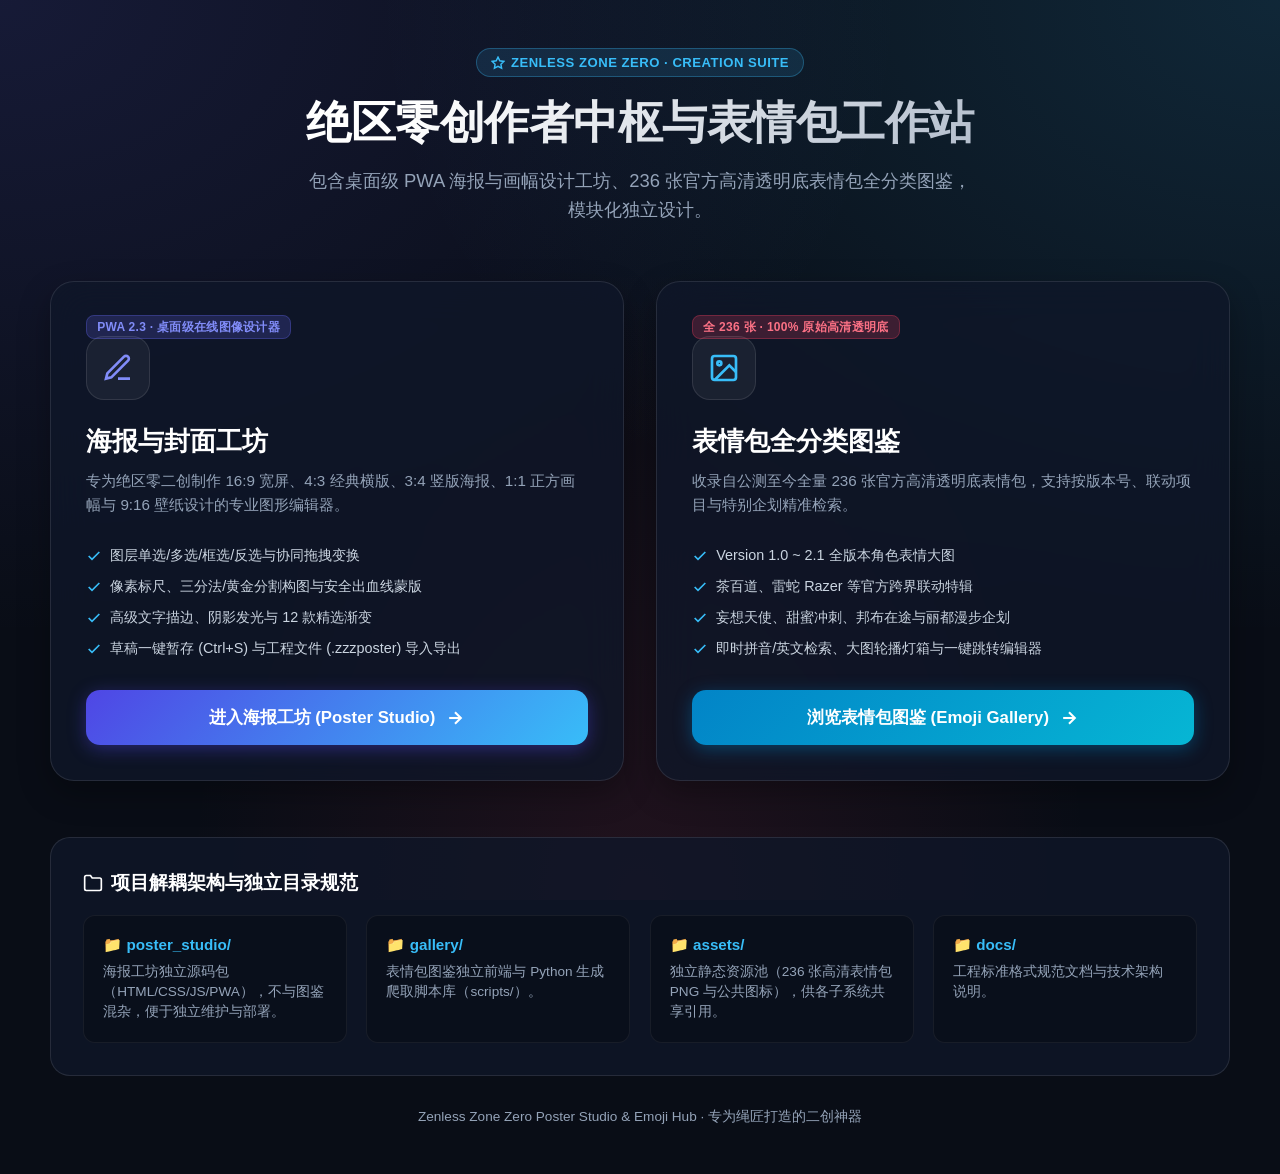
==== index.html @ 4f36bacb "feat: initial commit for zzz-poster-studio Signed-off-by: yomielle <2018063+sleeplessai@users.norepl" ====
<!DOCTYPE html>
<html lang="zh-CN">
<head>
  <meta charset="UTF-8">
  <meta name="viewport" content="width=device-width, initial-scale=1.0">
  <title>绝区零 (ZZZ) 创作套件与高清表情包中心</title>
  <link rel="icon" href="./assets/icons/icon-192.png">
  <style>
    :root {
      --bg-main: #090d16;
      --bg-card: rgba(15, 23, 42, 0.75);
      --border-card: rgba(255, 255, 255, 0.1);
      --border-hover: rgba(56, 189, 248, 0.45);
      --text-primary: #f8fafc;
      --text-secondary: #94a3b8;
      --accent-cyan: #38bdf8;
      --accent-indigo: #6366f1;
      --accent-rose: #f43f5e;
      --font-family: -apple-system, BlinkMacSystemFont, "Segoe UI", Roboto, "PingFang SC", "Noto Sans SC", sans-serif;
    }

    * {
      box-sizing: border-box;
      margin: 0;
      padding: 0;
    }

    body {
      font-family: var(--font-family);
      background-color: var(--bg-main);
      background-image: 
        radial-gradient(at 0% 0%, rgba(99, 102, 241, 0.15) 0px, transparent 50%),
        radial-gradient(at 100% 0%, rgba(56, 189, 248, 0.15) 0px, transparent 50%),
        radial-gradient(at 50% 100%, rgba(244, 63, 94, 0.1) 0px, transparent 50%);
      background-attachment: fixed;
      color: var(--text-primary);
      min-height: 100vh;
      display: flex;
      flex-direction: column;
      align-items: center;
      padding: 3rem 1.5rem;
    }

    .container {
      width: 100%;
      max-width: 1180px;
      margin: 0 auto;
    }

    /* Top Brand Header */
    .hero-header {
      text-align: center;
      margin-bottom: 3.5rem;
    }

    .brand-badge {
      display: inline-flex;
      align-items: center;
      gap: 6px;
      padding: 6px 14px;
      background: rgba(56, 189, 248, 0.12);
      border: 1px solid rgba(56, 189, 248, 0.3);
      border-radius: 9999px;
      font-size: 0.82rem;
      font-weight: 600;
      color: var(--accent-cyan);
      margin-bottom: 1.2rem;
      letter-spacing: 0.5px;
    }

    .hero-title {
      font-size: 2.8rem;
      font-weight: 900;
      letter-spacing: -0.5px;
      line-height: 1.2;
      margin-bottom: 1rem;
      background: linear-gradient(135deg, #ffffff 30%, #94a3b8 100%);
      -webkit-background-clip: text;
      -webkit-text-fill-color: transparent;
    }

    .hero-subtitle {
      font-size: 1.15rem;
      color: var(--text-secondary);
      max-width: 680px;
      margin: 0 auto;
      line-height: 1.6;
    }

    /* Dual App Selection Cards Grid */
    .apps-grid {
      display: grid;
      grid-template-columns: repeat(auto-fit, minmax(340px, 1fr));
      gap: 2rem;
      margin-bottom: 3.5rem;
    }

    .app-card {
      position: relative;
      background: var(--bg-card);
      backdrop-filter: blur(20px);
      -webkit-backdrop-filter: blur(20px);
      border: 1px solid var(--border-card);
      border-radius: 24px;
      padding: 2.2rem;
      display: flex;
      flex-direction: column;
      justify-content: space-between;
      transition: all 0.3s cubic-bezier(0.4, 0, 0.2, 1);
      box-shadow: 0 12px 32px rgba(0, 0, 0, 0.3);
      overflow: hidden;
    }

    .app-card::before {
      content: '';
      position: absolute;
      top: 0;
      left: 0;
      right: 0;
      height: 3px;
      background: transparent;
      transition: background 0.3s ease;
    }

    .app-card.card-studio:hover::before {
      background: linear-gradient(90deg, #4f46e5, #38bdf8);
    }

    .app-card.card-gallery:hover::before {
      background: linear-gradient(90deg, #38bdf8, #f43f5e);
    }

    .app-card:hover {
      transform: translateY(-8px);
      border-color: var(--border-hover);
      box-shadow: 0 20px 48px rgba(0, 0, 0, 0.5);
    }

    .card-badge {
      align-self: flex-start;
      padding: 4px 10px;
      border-radius: 8px;
      font-size: 0.75rem;
      font-weight: 700;
      margin-bottom: 1.2rem;
      letter-spacing: 0.3px;
    }

    .card-badge.studio-badge {
      background: rgba(99, 102, 241, 0.2);
      color: #818cf8;
      border: 1px solid rgba(99, 102, 241, 0.3);
    }

    .card-badge.gallery-badge {
      background: rgba(244, 63, 94, 0.2);
      color: #fb7185;
      border: 1px solid rgba(244, 63, 94, 0.3);
    }

    .card-icon-wrapper {
      width: 64px;
      height: 64px;
      border-radius: 18px;
      display: flex;
      align-items: center;
      justify-content: center;
      margin-bottom: 1.5rem;
      background: rgba(255, 255, 255, 0.05);
      border: 1px solid rgba(255, 255, 255, 0.1);
    }

    .card-icon-wrapper svg {
      width: 32px;
      height: 32px;
    }

    .card-title {
      font-size: 1.6rem;
      font-weight: 800;
      color: #ffffff;
      margin-bottom: 0.6rem;
    }

    .card-desc {
      font-size: 0.95rem;
      color: var(--text-secondary);
      line-height: 1.6;
      margin-bottom: 1.8rem;
    }

    .feature-list {
      list-style: none;
      margin-bottom: 2rem;
      display: flex;
      flex-direction: column;
      gap: 0.75rem;
    }

    .feature-item {
      display: flex;
      align-items: center;
      gap: 8px;
      font-size: 0.9rem;
      color: #cbd5e1;
    }

    .feature-item svg {
      width: 16px;
      height: 16px;
      color: var(--accent-cyan);
      flex-shrink: 0;
    }

    .btn-launch {
      display: inline-flex;
      align-items: center;
      justify-content: center;
      gap: 10px;
      width: 100%;
      padding: 1rem 1.5rem;
      border-radius: 14px;
      font-size: 1.05rem;
      font-weight: 700;
      text-decoration: none;
      transition: all 0.25s ease;
      cursor: pointer;
      border: none;
    }

    .btn-launch.btn-studio {
      background: linear-gradient(135deg, #4f46e5 0%, #38bdf8 100%);
      color: #ffffff;
      box-shadow: 0 4px 18px rgba(79, 70, 229, 0.4);
    }

    .btn-launch.btn-studio:hover {
      filter: brightness(1.1);
      box-shadow: 0 8px 24px rgba(79, 70, 229, 0.6);
      transform: scale(1.02);
    }

    .btn-launch.btn-gallery {
      background: linear-gradient(135deg, #0284c7 0%, #06b6d4 100%);
      color: #ffffff;
      box-shadow: 0 4px 18px rgba(2, 132, 199, 0.4);
    }

    .btn-launch.btn-gallery:hover {
      filter: brightness(1.1);
      box-shadow: 0 8px 24px rgba(2, 132, 199, 0.6);
      transform: scale(1.02);
    }

    /* Architecture Structure Box */
    .arch-panel {
      background: var(--bg-card);
      border: 1px solid var(--border-card);
      border-radius: 20px;
      padding: 2rem;
      margin-bottom: 2rem;
    }

    .arch-title {
      font-size: 1.2rem;
      font-weight: 700;
      color: #ffffff;
      margin-bottom: 1.2rem;
      display: flex;
      align-items: center;
      gap: 8px;
    }

    .arch-grid {
      display: grid;
      grid-template-columns: repeat(auto-fit, minmax(220px, 1fr));
      gap: 1.2rem;
    }

    .arch-col {
      background: rgba(0, 0, 0, 0.25);
      border: 1px solid rgba(255, 255, 255, 0.06);
      border-radius: 12px;
      padding: 1.2rem;
    }

    .arch-col-title {
      font-size: 0.95rem;
      font-weight: 700;
      color: var(--accent-cyan);
      margin-bottom: 0.5rem;
      display: flex;
      align-items: center;
      gap: 6px;
    }

    .arch-col-desc {
      font-size: 0.85rem;
      color: var(--text-secondary);
      line-height: 1.5;
    }

    footer {
      text-align: center;
      color: var(--text-secondary);
      font-size: 0.85rem;
      margin-top: 1rem;
    }
  </style>
</head>
<body>
  <div class="container">
    <!-- Header -->
    <header class="hero-header">
      <div class="brand-badge">
        <svg viewBox="0 0 24 24" width="14" height="14" stroke="currentColor" stroke-width="2.5" fill="none"><polygon points="12 2 15.09 8.26 22 9.27 17 14.14 18.18 21.02 12 17.77 5.82 21.02 7 14.14 2 9.27 8.91 8.26 12 2"/></svg>
        ZENLESS ZONE ZERO · CREATION SUITE
      </div>
      <h1 class="hero-title">绝区零创作者中枢与表情包工作站</h1>
      <p class="hero-subtitle">包含桌面级 PWA 海报与画幅设计工坊、236 张官方高清透明底表情包全分类图鉴，模块化独立设计。</p>
    </header>

    <!-- Apps Entry Cards -->
    <div class="apps-grid">
      <!-- 1. Poster Studio -->
      <div class="app-card card-studio">
        <div>
          <span class="card-badge studio-badge">PWA 2.3 · 桌面级在线图像设计器</span>
          <div class="card-icon-wrapper" style="color: #818cf8;">
            <svg viewBox="0 0 24 24" stroke="currentColor" stroke-width="2" fill="none"><path d="M12 20h9"/><path d="M16.5 3.5a2.121 2.121 0 0 1 3 3L7 19l-4 1 1-4L16.5 3.5z"/></svg>
          </div>
          <h2 class="card-title">海报与封面工坊</h2>
          <p class="card-desc">专为绝区零二创制作 16:9 宽屏、4:3 经典横版、3:4 竖版海报、1:1 正方画幅与 9:16 壁纸设计的专业图形编辑器。</p>

          <ul class="feature-list">
            <li class="feature-item">
              <svg viewBox="0 0 24 24" stroke="currentColor" stroke-width="2.5" fill="none"><polyline points="20 6 9 17 4 12"/></svg>
              <span>图层单选/多选/框选/反选与协同拖拽变换</span>
            </li>
            <li class="feature-item">
              <svg viewBox="0 0 24 24" stroke="currentColor" stroke-width="2.5" fill="none"><polyline points="20 6 9 17 4 12"/></svg>
              <span>像素标尺、三分法/黄金分割构图与安全出血线蒙版</span>
            </li>
            <li class="feature-item">
              <svg viewBox="0 0 24 24" stroke="currentColor" stroke-width="2.5" fill="none"><polyline points="20 6 9 17 4 12"/></svg>
              <span>高级文字描边、阴影发光与 12 款精选渐变</span>
            </li>
            <li class="feature-item">
              <svg viewBox="0 0 24 24" stroke="currentColor" stroke-width="2.5" fill="none"><polyline points="20 6 9 17 4 12"/></svg>
              <span>草稿一键暂存 (Ctrl+S) 与工程文件 (.zzzposter) 导入导出</span>
            </li>
          </ul>
        </div>

        <a href="./poster_studio/index.html" class="btn-launch btn-studio">
          <span>进入海报工坊 (Poster Studio)</span>
          <svg viewBox="0 0 24 24" width="20" height="20" stroke="currentColor" stroke-width="2.5" fill="none"><line x1="5" y1="12" x2="19" y2="12"/><polyline points="12 5 19 12 12 19"/></svg>
        </a>
      </div>

      <!-- 2. Emoji Gallery -->
      <div class="app-card card-gallery">
        <div>
          <span class="card-badge gallery-badge">全 236 张 · 100% 原始高清透明底</span>
          <div class="card-icon-wrapper" style="color: #38bdf8;">
            <svg viewBox="0 0 24 24" stroke="currentColor" stroke-width="2" fill="none"><rect x="3" y="3" width="18" height="18" rx="2"/><circle cx="8.5" cy="8.5" r="1.5"/><polyline points="21 15 16 10 5 21"/></svg>
          </div>
          <h2 class="card-title">表情包全分类图鉴</h2>
          <p class="card-desc">收录自公测至今全量 236 张官方高清透明底表情包，支持按版本号、联动项目与特别企划精准检索。</p>

          <ul class="feature-list">
            <li class="feature-item">
              <svg viewBox="0 0 24 24" stroke="currentColor" stroke-width="2.5" fill="none"><polyline points="20 6 9 17 4 12"/></svg>
              <span>Version 1.0 ~ 2.1 全版本角色表情大图</span>
            </li>
            <li class="feature-item">
              <svg viewBox="0 0 24 24" stroke="currentColor" stroke-width="2.5" fill="none"><polyline points="20 6 9 17 4 12"/></svg>
              <span>茶百道、雷蛇 Razer 等官方跨界联动特辑</span>
            </li>
            <li class="feature-item">
              <svg viewBox="0 0 24 24" stroke="currentColor" stroke-width="2.5" fill="none"><polyline points="20 6 9 17 4 12"/></svg>
              <span>妄想天使、甜蜜冲刺、邦布在途与丽都漫步企划</span>
            </li>
            <li class="feature-item">
              <svg viewBox="0 0 24 24" stroke="currentColor" stroke-width="2.5" fill="none"><polyline points="20 6 9 17 4 12"/></svg>
              <span>即时拼音/英文检索、大图轮播灯箱与一键跳转编辑器</span>
            </li>
          </ul>
        </div>

        <a href="./gallery/index.html" class="btn-launch btn-gallery">
          <span>浏览表情包图鉴 (Emoji Gallery)</span>
          <svg viewBox="0 0 24 24" width="20" height="20" stroke="currentColor" stroke-width="2.5" fill="none"><line x1="5" y1="12" x2="19" y2="12"/><polyline points="12 5 19 12 12 19"/></svg>
        </a>
      </div>
    </div>

    <!-- Architecture Breakdown Panel -->
    <div class="arch-panel">
      <div class="arch-title">
        <svg viewBox="0 0 24 24" width="20" height="20" stroke="currentColor" stroke-width="2" fill="none"><path d="M22 19a2 2 0 0 1-2 2H4a2 2 0 0 1-2-2V5a2 2 0 0 1 2-2h5l2 3h9a2 2 0 0 1 2 2z"/></svg>
        项目解耦架构与独立目录规范
      </div>
      <div class="arch-grid">
        <div class="arch-col">
          <div class="arch-col-title">📁 poster_studio/</div>
          <div class="arch-col-desc">海报工坊独立源码包（HTML/CSS/JS/PWA），不与图鉴混杂，便于独立维护与部署。</div>
        </div>
        <div class="arch-col">
          <div class="arch-col-title">📁 gallery/</div>
          <div class="arch-col-desc">表情包图鉴独立前端与 Python 生成爬取脚本库（scripts/）。</div>
        </div>
        <div class="arch-col">
          <div class="arch-col-title">📁 assets/</div>
          <div class="arch-col-desc">独立静态资源池（236 张高清表情包 PNG 与公共图标），供各子系统共享引用。</div>
        </div>
        <div class="arch-col">
          <div class="arch-col-title">📁 docs/</div>
          <div class="arch-col-desc">工程标准格式规范文档与技术架构说明。</div>
        </div>
      </div>
    </div>

    <footer>
      Zenless Zone Zero Poster Studio & Emoji Hub · 专为绳匠打造的二创神器
    </footer>
  </div>
</body>
</html>
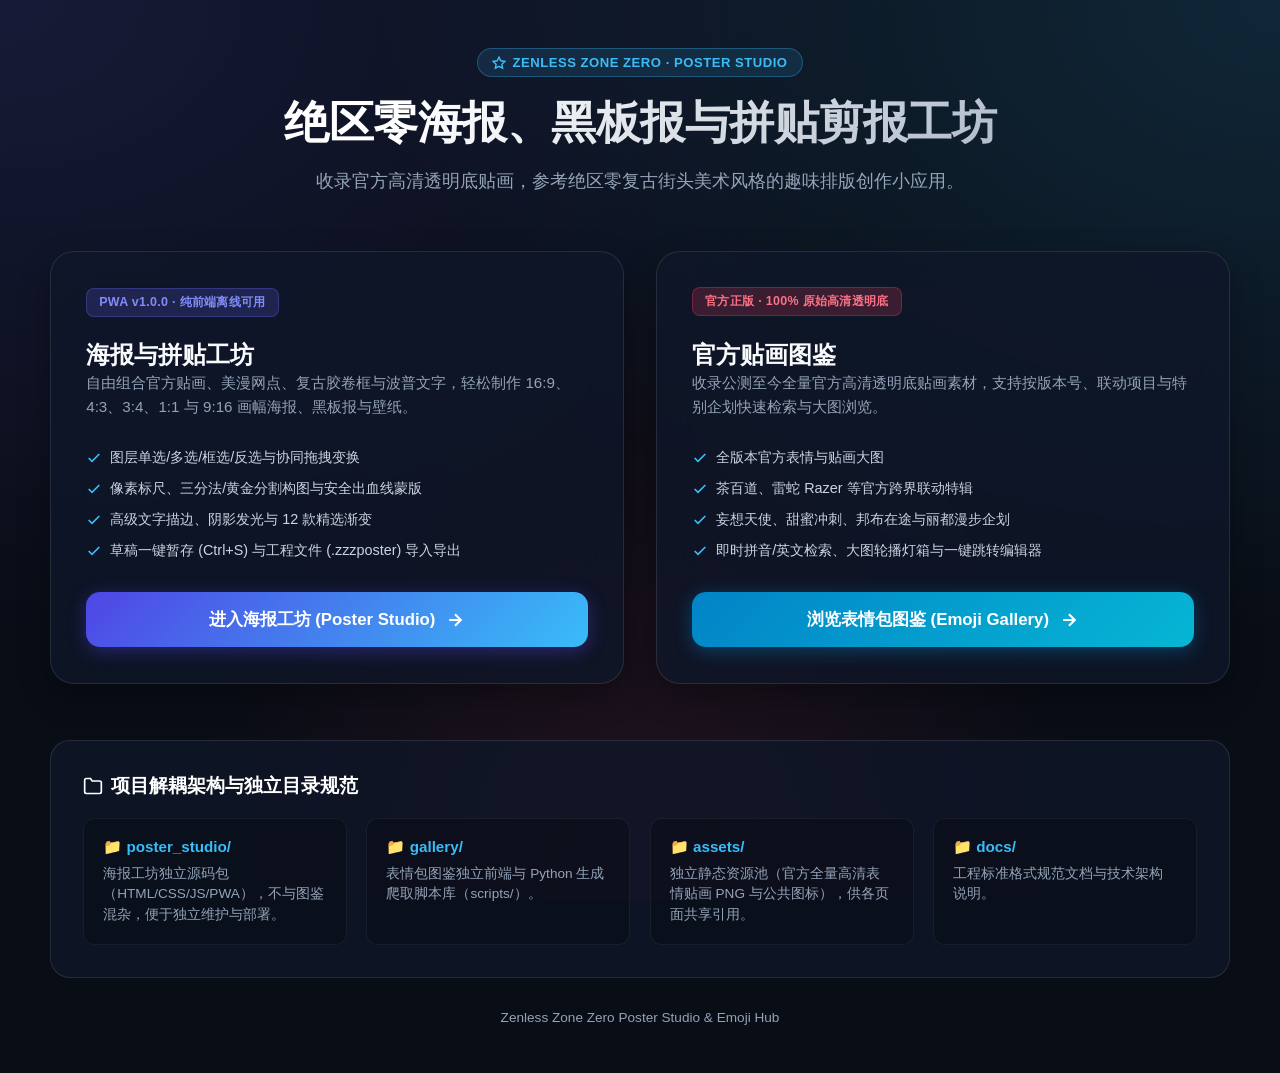
==== commit f857eae5: "feat: add Python launcher, remove legacy scripts, and refine studio for v1.0.0 - Add cross-platform " ====
--- a/index.html
+++ b/index.html
@@ -3,7 +3,7 @@
 <head>
   <meta charset="UTF-8">
   <meta name="viewport" content="width=device-width, initial-scale=1.0">
-  <title>绝区零 (ZZZ) 创作套件与高清表情包中心</title>
+  <title>《绝区零》海报与剪报工坊 · 官方高清表情图鉴</title>
   <link rel="icon" href="./assets/icons/icon-192.png">
   <style>
     :root {
@@ -137,12 +137,13 @@
     }
 
     .card-badge {
+      display: inline-flex;
       align-self: flex-start;
-      padding: 4px 10px;
+      padding: 5px 12px;
       border-radius: 8px;
-      font-size: 0.75rem;
+      font-size: 0.78rem;
       font-weight: 700;
-      margin-bottom: 1.2rem;
+      margin-bottom: 1.4rem;
       letter-spacing: 0.3px;
     }
 
@@ -157,22 +158,6 @@
       color: #fb7185;
       border: 1px solid rgba(244, 63, 94, 0.3);
     }
-
-    .card-icon-wrapper {
-      width: 64px;
-      height: 64px;
-      border-radius: 18px;
-      display: flex;
-      align-items: center;
-      justify-content: center;
-      margin-bottom: 1.5rem;
-      background: rgba(255, 255, 255, 0.05);
-      border: 1px solid rgba(255, 255, 255, 0.1);
-    }
-
-    .card-icon-wrapper svg {
-      width: 32px;
-      height: 32px;
     }
 
     .card-title {
@@ -314,10 +299,10 @@
     <header class="hero-header">
       <div class="brand-badge">
         <svg viewBox="0 0 24 24" width="14" height="14" stroke="currentColor" stroke-width="2.5" fill="none"><polygon points="12 2 15.09 8.26 22 9.27 17 14.14 18.18 21.02 12 17.77 5.82 21.02 7 14.14 2 9.27 8.91 8.26 12 2"/></svg>
-        ZENLESS ZONE ZERO · CREATION SUITE
+        ZENLESS ZONE ZERO · POSTER STUDIO
       </div>
-      <h1 class="hero-title">绝区零创作者中枢与表情包工作站</h1>
-      <p class="hero-subtitle">包含桌面级 PWA 海报与画幅设计工坊、236 张官方高清透明底表情包全分类图鉴，模块化独立设计。</p>
+      <h1 class="hero-title">绝区零海报、黑板报与拼贴剪报工坊</h1>
+      <p class="hero-subtitle">收录官方高清透明底贴画，参考绝区零复古街头美术风格的趣味排版创作小应用。</p>
     </header>
 
     <!-- Apps Entry Cards -->
@@ -325,12 +310,9 @@
       <!-- 1. Poster Studio -->
       <div class="app-card card-studio">
         <div>
-          <span class="card-badge studio-badge">PWA 2.3 · 桌面级在线图像设计器</span>
-          <div class="card-icon-wrapper" style="color: #818cf8;">
-            <svg viewBox="0 0 24 24" stroke="currentColor" stroke-width="2" fill="none"><path d="M12 20h9"/><path d="M16.5 3.5a2.121 2.121 0 0 1 3 3L7 19l-4 1 1-4L16.5 3.5z"/></svg>
-          </div>
-          <h2 class="card-title">海报与封面工坊</h2>
-          <p class="card-desc">专为绝区零二创制作 16:9 宽屏、4:3 经典横版、3:4 竖版海报、1:1 正方画幅与 9:16 壁纸设计的专业图形编辑器。</p>
+          <span class="card-badge studio-badge">PWA v1.0.0 · 纯前端离线可用</span>
+          <h2 class="card-title">海报与拼贴工坊</h2>
+          <p class="card-desc">自由组合官方贴画、美漫网点、复古胶卷框与波普文字，轻松制作 16:9、4:3、3:4、1:1 与 9:16 画幅海报、黑板报与壁纸。</p>
 
           <ul class="feature-list">
             <li class="feature-item">
@@ -361,17 +343,14 @@
       <!-- 2. Emoji Gallery -->
       <div class="app-card card-gallery">
         <div>
-          <span class="card-badge gallery-badge">全 236 张 · 100% 原始高清透明底</span>
-          <div class="card-icon-wrapper" style="color: #38bdf8;">
-            <svg viewBox="0 0 24 24" stroke="currentColor" stroke-width="2" fill="none"><rect x="3" y="3" width="18" height="18" rx="2"/><circle cx="8.5" cy="8.5" r="1.5"/><polyline points="21 15 16 10 5 21"/></svg>
-          </div>
-          <h2 class="card-title">表情包全分类图鉴</h2>
-          <p class="card-desc">收录自公测至今全量 236 张官方高清透明底表情包，支持按版本号、联动项目与特别企划精准检索。</p>
+          <span class="card-badge gallery-badge">官方正版 · 100% 原始高清透明底</span>
+          <h2 class="card-title">官方贴画图鉴</h2>
+          <p class="card-desc">收录公测至今全量官方高清透明底贴画素材，支持按版本号、联动项目与特别企划快速检索与大图浏览。</p>
 
           <ul class="feature-list">
             <li class="feature-item">
               <svg viewBox="0 0 24 24" stroke="currentColor" stroke-width="2.5" fill="none"><polyline points="20 6 9 17 4 12"/></svg>
-              <span>Version 1.0 ~ 2.1 全版本角色表情大图</span>
+              <span>全版本官方表情与贴画大图</span>
             </li>
             <li class="feature-item">
               <svg viewBox="0 0 24 24" stroke="currentColor" stroke-width="2.5" fill="none"><polyline points="20 6 9 17 4 12"/></svg>
@@ -412,7 +391,7 @@
         </div>
         <div class="arch-col">
           <div class="arch-col-title">📁 assets/</div>
-          <div class="arch-col-desc">独立静态资源池（236 张高清表情包 PNG 与公共图标），供各子系统共享引用。</div>
+          <div class="arch-col-desc">独立静态资源池（官方全量高清表情贴画 PNG 与公共图标），供各页面共享引用。</div>
         </div>
         <div class="arch-col">
           <div class="arch-col-title">📁 docs/</div>
@@ -422,7 +401,7 @@
     </div>
 
     <footer>
-      Zenless Zone Zero Poster Studio & Emoji Hub · 专为绳匠打造的二创神器
+      Zenless Zone Zero Poster Studio & Emoji Hub
     </footer>
   </div>
 </body>
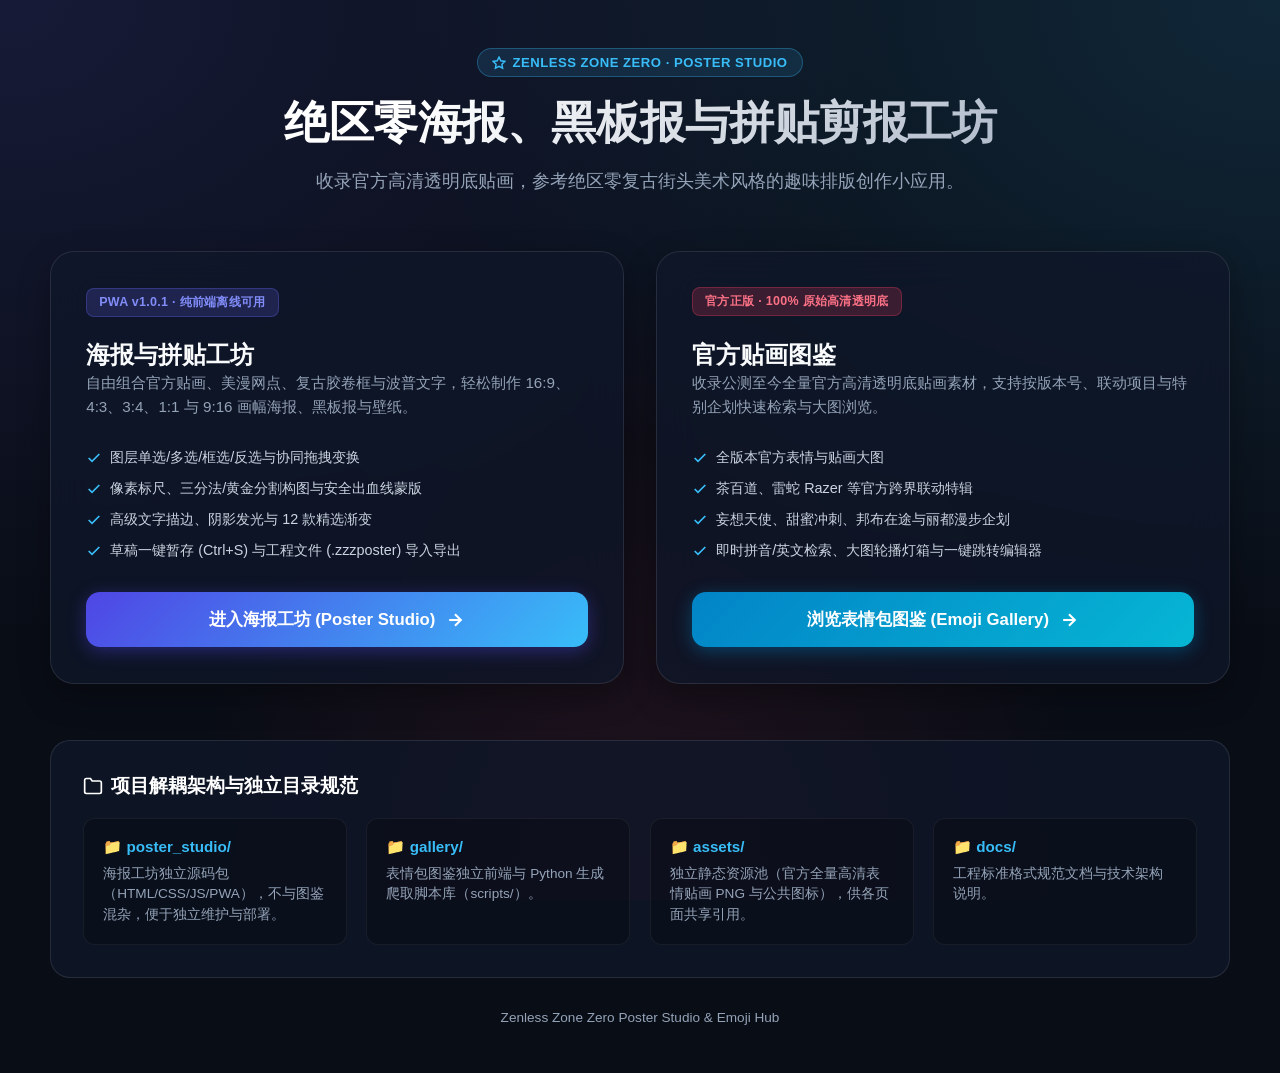
==== commit 1445d12a: "feat: refine inspector UI, optimize floating context bar, and bump to v1.0.1 - Refactor inspector la" ====
--- a/index.html
+++ b/index.html
@@ -310,7 +310,7 @@
       <!-- 1. Poster Studio -->
       <div class="app-card card-studio">
         <div>
-          <span class="card-badge studio-badge">PWA v1.0.0 · 纯前端离线可用</span>
+          <span class="card-badge studio-badge">PWA v1.0.1 · 纯前端离线可用</span>
           <h2 class="card-title">海报与拼贴工坊</h2>
           <p class="card-desc">自由组合官方贴画、美漫网点、复古胶卷框与波普文字，轻松制作 16:9、4:3、3:4、1:1 与 9:16 画幅海报、黑板报与壁纸。</p>
 
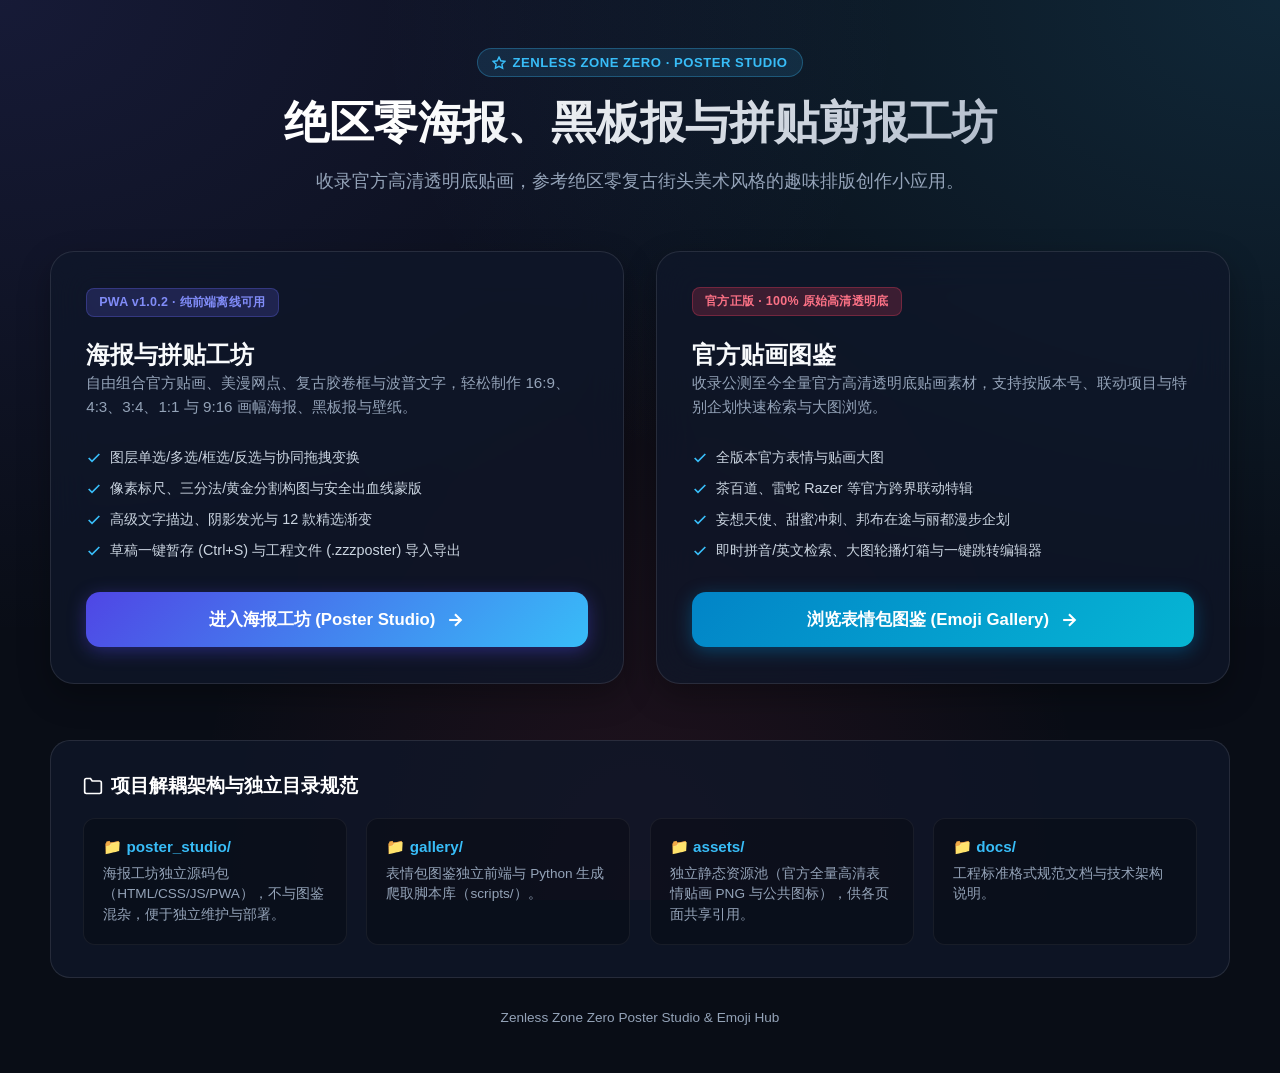
==== commit 64366b62: "feat: release v1.0.2 with Version 3.2 character stickers and reinforced sync engine - Ingest officia" ====
--- a/index.html
+++ b/index.html
@@ -310,7 +310,7 @@
       <!-- 1. Poster Studio -->
       <div class="app-card card-studio">
         <div>
-          <span class="card-badge studio-badge">PWA v1.0.1 · 纯前端离线可用</span>
+          <span class="card-badge studio-badge">PWA v1.0.2 · 纯前端离线可用</span>
           <h2 class="card-title">海报与拼贴工坊</h2>
           <p class="card-desc">自由组合官方贴画、美漫网点、复古胶卷框与波普文字，轻松制作 16:9、4:3、3:4、1:1 与 9:16 画幅海报、黑板报与壁纸。</p>
 
